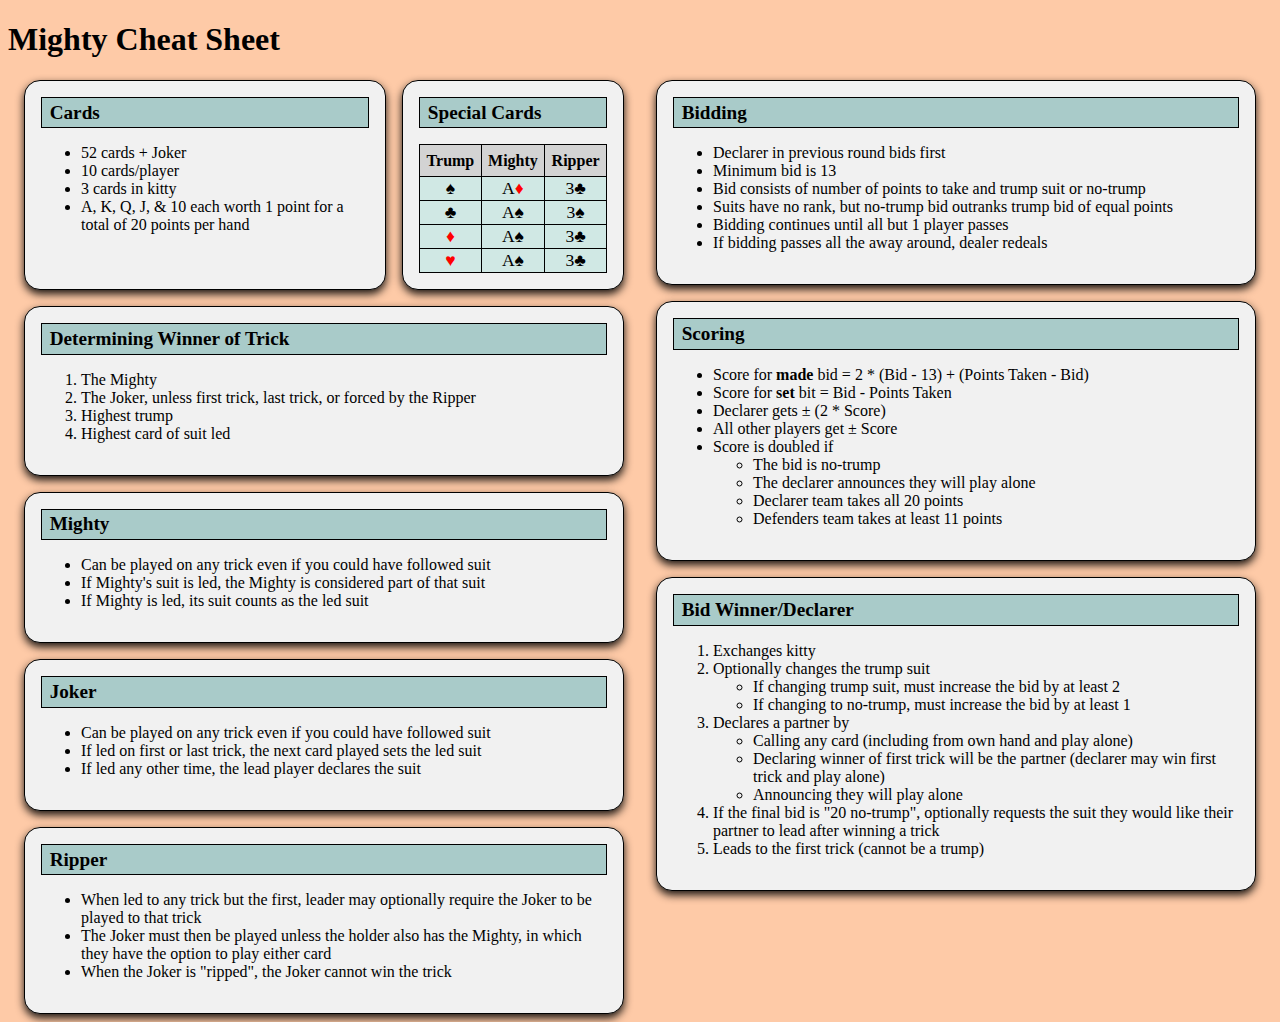
==== Mighty/index.html @ 352de1e2 "Add mighty page" ====
<!doctype html>
<html lang="en-US">
  <head>
    <meta charset="utf-8" />
    <title>Mighty - The Card Game</title>
    <style>
        table, th, td {
          border: 1px solid black;
          border-collapse: collapse;
          text-align: center;
        }

        th {
          padding: 0.4em;
          background-color: lightGray;
        }

        td {
            font-size: 1.1em;
            background-color: #d0e8e4;
        }

        h2 {
          font-size: 1.2em;
          font-weight: bold;
          background-color: #a9cbc9;
          padding: 0.2em;
          padding-left: 0.4em;
        }

        body {
          background-color: #fecaa7;
        }

        @media screen and (orientation: portrait) {
          #mainDiv {
            column-count: 0;
            column-gap: 0;
          }
        }

        @media screen and (orientation: landscape) {
          #mainDiv {
            column-count: 2;
            column-gap: 0;
          }
        }

        @media print and (orientation: portrait) {
          #mainDiv {
            column-count: 0;
            column-gap: 0;
          }
        }

        @media print and (orientation: landscape) {
          #mainDiv {
            column-count: 2;
            column-gap: 0;
          }
        }

        .parentCard {
          column-count: 2;
          column-gap: 1em;
          margin-left: 1em;
          margin-right: 1em;
          display: flex;
        }
        
        .card {
          page-break-inside: avoid;
          break-inside: avoid-column;
          margin: 1em;
          border: 1px solid black;
          padding: 1em;
          padding-top: 0em;
          background-color: #f1f1f1;
          border-radius: 1em;
        }

        @media screen
        {
          .card {
            box-shadow: 0 4px 8px rgba(0, 0, 0, 0.9);
          }
          
          h2 {
            border: 1px solid black;
          }
        }

        .nomargin {
            margin: 0;
        }

    </style>
    <meta name="viewport" content="width=device-width, initial-scale=1, maximum-scale=1">
  </head>
  <body>
<h1>Mighty Cheat Sheet</h1>

<div id="mainDiv">

<div class="parentCard">
<div class="card nomargin">
<h2>Cards</h2>
  <ul>
    <li>52 cards + Joker</li>
    <li>10 cards/player</li>
    <li>3 cards in kitty</li>
    <li>A, K, Q, J, & 10 each worth 1 point for a total of 20 points per hand</li>
  </ul>
</div>  

<div class="card nomargin">
<h2>Special Cards</h2>
  <table>
    <th>Trump</th>
    <th>Mighty</th>
    <th>Ripper</th>
    <tr>
      <td>&#9824;</td>
      <td>A<span style="color:red;">&#9830;</span></td>
      <td>3&#9827;</td>
    </tr>
    <tr>
      <td>&#9827;</td>
      <td>A&#9824;</td>
      <td>3&#9824;</td>
    </tr>
    <tr>
      <td><span style="color:red;">&#9830;</span></td>
      <td>A&#9824;</td>
      <td>3&#9827;</td>
    </tr>
    <tr>
      <td><span style="color:red;">&#9829;</span></td>
      <td>A&#9824;</td>
      <td>3&#9827;</td>
    </tr>
  </table>
</div>
</div>

<div class="card">
<h2>Determining Winner of Trick</h2>
  <ol>
    <li>The Mighty</li>
    <li>The Joker, unless first trick, last trick, or forced by the Ripper</li>
    <li>Highest trump</li>
    <li>Highest card of suit led</li>
  </ol>
</div>

<div class="card">
<h2>Mighty</h2>
  <ul>
    <li>Can be played on any trick even if you could have followed suit</li>
    <li>If Mighty's suit is led, the Mighty is considered part of that suit</li>
    <li>If Mighty is led, its suit counts as the led suit</li>
  </ul>
</div>

<div class="card">
<h2>Joker</h2>
  <ul>
    <li>Can be played on any trick even if you could have followed suit</li>
    <li>If led on first or last trick, the next card played sets the led suit</li>
    <li>If led any other time, the lead player declares the suit</li>
  </ul>
</div>

<div class="card">
<h2>Ripper</h2>
  <ul>
    <li>When led to any trick but the first, leader may optionally require the Joker to be played to that trick</li>
    <li>The Joker must then be played unless the holder also has the Mighty, in which they have the option to play either card</li>
    <li>When the Joker is "ripped", the Joker cannot win the trick</li>
  </ul>
</div>

<div class="card">
<h2>Bidding</h2>
  <ul>
    <li>Declarer in previous round bids first</li>
    <li>Minimum bid is 13</li>
    <li>Bid consists of number of points to take and trump suit or no-trump</li>
    <li>Suits have no rank, but no-trump bid outranks trump bid of equal points </li>
    <li>Bidding continues until all but 1 player passes</li>
    <li>If bidding passes all the away around, dealer redeals</li>
  </ul>
</div>

<div class="card">
<h2>Scoring</h2>
  <ul>
    <li>Score for <b>made</b> bid = 2 * (Bid - 13) + (Points Taken - Bid)</li>
    <li>Score for <b>set</b> bit = Bid - Points Taken</li>
    <li>Declarer gets &#177; (2 * Score)</li>
    <li>All other players get &#177; Score</li>
    <li>Score is doubled if</li>
    <ul>
      <li>The bid is no-trump</li>
      <li>The declarer announces they will play alone</li>
      <li>Declarer team takes all 20 points</li>
      <li>Defenders team takes at least 11 points</li>
    </ul>
  </ul>
</div>

<div class="card">
<h2>Bid Winner/Declarer</h2>
  <ol>
    <li>Exchanges kitty</li>
    <li>Optionally changes the trump suit</li>
    <ul>
      <li>If changing trump suit, must increase the bid by at least 2</li>
      <li>If changing to no-trump, must increase the bid by at least 1</li>
    </ul>
    <li>Declares a partner by</li>
    <ul>
      <li>Calling any card (including from own hand and play alone)</li>
      <li>Declaring winner of first trick will be the partner (declarer may win first trick and play alone)</li>
      <li>Announcing they will play alone</li>
    </ul>
    <li>If the final bid is "20 no-trump", optionally requests the suit they would like their partner to lead after winning a trick</li>
    <li>Leads to the first trick (cannot be a trump)</li>
  </ol>
</div>

</div>
</body>
 
</html>
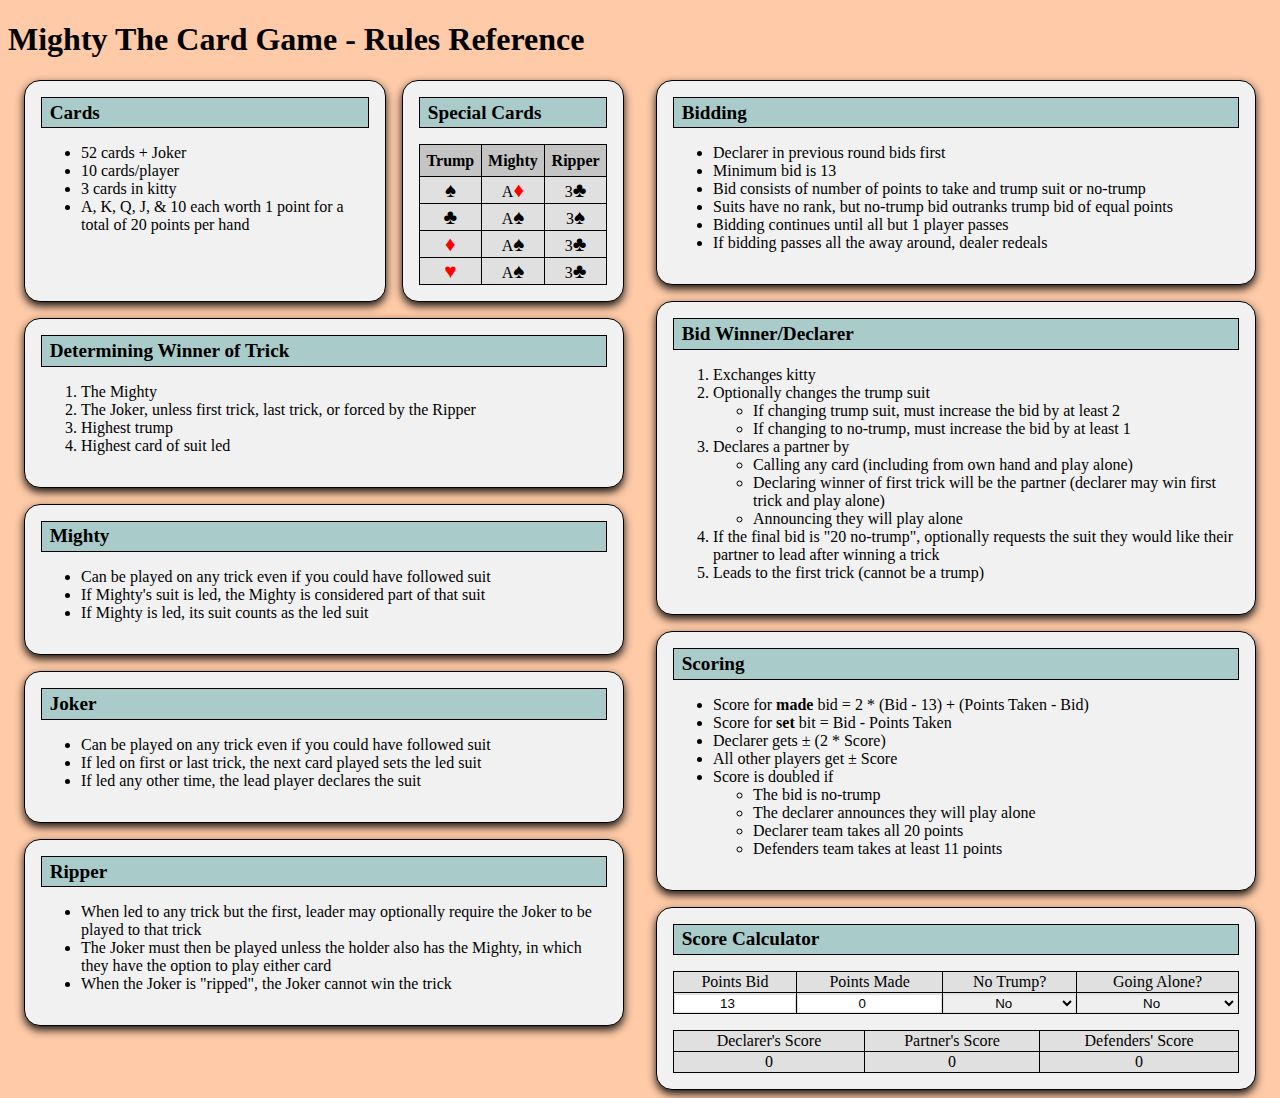
==== commit 4d9ac1ae: "Add Score Calculator" ====
--- a/Mighty/index.html
+++ b/Mighty/index.html
@@ -2,7 +2,7 @@
 <html lang="en-US">
   <head>
     <meta charset="utf-8" />
-    <title>Mighty - The Card Game</title>
+    <title>Mighty Rules Reference</title>
     <style>
         table, th, td {
           border: 1px solid black;
@@ -10,14 +10,17 @@
           text-align: center;
         }
 
+        span {
+          font-size: 1.3em;
+        }
+
         th {
           padding: 0.4em;
-          background-color: lightGray;
+          background-color: #B0B0B0B0;
         }
 
         td {
-            font-size: 1.1em;
-            background-color: #d0e8e4;
+            background-color: #E0E0E0;
         }
 
         h2 {
@@ -90,15 +93,92 @@
           }
         }
 
+        @media print
+        {
+          .noprint {
+            display: none;
+          }
+        }
+
         .nomargin {
             margin: 0;
         }
 
+        .wide {
+            width: 100%;
+        }
+
+        input, select {
+            box-sizing: border-box;
+            display: table-cell;
+            width: 100%;
+            border: none;
+            text-align: center;
+        }
+
     </style>
     <meta name="viewport" content="width=device-width, initial-scale=1, maximum-scale=1">
+    <script>
+        function getNumber(x)
+        {
+            let r = parseInt(x, 10);
+            return r;
+        }
+
+        function doCalc() {
+            let b = getNumber(document.getElementById("bid").value);
+            let p = getNumber(document.getElementById("made").value);
+            let a = getNumber(document.getElementById("alone").value);
+            let t = getNumber(document.getElementById("notrump").value);
+            let m = 1;
+
+            if((b > 12) && (b < 21) && (p > -1) && (p < 21) && (a > -1) && (a < 2) && (t > -1) && (t < 2))
+            {
+                if(p == 20)
+                {
+                    m *= 2;
+                }
+
+                if(p < 10)
+                {
+                    m *= 2;
+                }
+
+                if(t == 1)
+                {
+                    m *= 2;
+                }
+
+                if(a == 1)
+                {
+                    m *= 2;
+                }
+
+
+                if(p < b)
+                {
+                    document.getElementById("dScore").innerHTML = -2 * m * (b - p);
+                    document.getElementById("pScore").innerHTML = -1 * m * (b - p);
+                    document.getElementById("oScore").innerHTML =  1 * m * (b - p);
+                }
+                else
+                {
+                    document.getElementById("dScore").innerHTML =  2 * m * ((b - 13) + (p - 13));
+                    document.getElementById("pScore").innerHTML =  1 * m * ((b - 13) + (p - 13));
+                    document.getElementById("oScore").innerHTML = -1 * m * ((b - 13) + (p - 13));
+                }
+            }
+            else
+            {
+                document.getElementById("dScore").innerHTML = "error";
+                document.getElementById("pScore").innerHTML = "error";
+                document.getElementById("oScore").innerHTML = "error";
+            }
+        }
+    </script>
   </head>
   <body>
-<h1>Mighty Cheat Sheet</h1>
+<h1>Mighty The Card Game - Rules Reference</h1>
 
 <div id="mainDiv">
 
@@ -120,24 +200,24 @@
     <th>Mighty</th>
     <th>Ripper</th>
     <tr>
-      <td>&#9824;</td>
+      <td><span>&#9824;</span></td>
       <td>A<span style="color:red;">&#9830;</span></td>
-      <td>3&#9827;</td>
-    </tr>
-    <tr>
-      <td>&#9827;</td>
-      <td>A&#9824;</td>
-      <td>3&#9824;</td>
+      <td>3<span>&#9827;</span></td>
+    </tr>
+    <tr>
+      <td><span>&#9827;</span></td>
+      <td>A<span>&#9824;</span></td>
+      <td>3<span>&#9824;</span></td>
     </tr>
     <tr>
       <td><span style="color:red;">&#9830;</span></td>
-      <td>A&#9824;</td>
-      <td>3&#9827;</td>
+      <td>A<span>&#9824;</span></td>
+      <td>3<span>&#9827;</span></td>
     </tr>
     <tr>
       <td><span style="color:red;">&#9829;</span></td>
-      <td>A&#9824;</td>
-      <td>3&#9827;</td>
+      <td>A<span>&#9824;</span></td>
+      <td>3<span>&#9827;</span></td>
     </tr>
   </table>
 </div>
@@ -189,23 +269,6 @@
     <li>Suits have no rank, but no-trump bid outranks trump bid of equal points </li>
     <li>Bidding continues until all but 1 player passes</li>
     <li>If bidding passes all the away around, dealer redeals</li>
-  </ul>
-</div>
-
-<div class="card">
-<h2>Scoring</h2>
-  <ul>
-    <li>Score for <b>made</b> bid = 2 * (Bid - 13) + (Points Taken - Bid)</li>
-    <li>Score for <b>set</b> bit = Bid - Points Taken</li>
-    <li>Declarer gets &#177; (2 * Score)</li>
-    <li>All other players get &#177; Score</li>
-    <li>Score is doubled if</li>
-    <ul>
-      <li>The bid is no-trump</li>
-      <li>The declarer announces they will play alone</li>
-      <li>Declarer team takes all 20 points</li>
-      <li>Defenders team takes at least 11 points</li>
-    </ul>
   </ul>
 </div>
 
@@ -229,6 +292,55 @@
   </ol>
 </div>
 
+<div class="card">
+<h2>Scoring</h2>
+  <ul>
+    <li>Score for <b>made</b> bid = 2 * (Bid - 13) + (Points Taken - Bid)</li>
+    <li>Score for <b>set</b> bit = Bid - Points Taken</li>
+    <li>Declarer gets &#177; (2 * Score)</li>
+    <li>All other players get &#177; Score</li>
+    <li>Score is doubled if</li>
+    <ul>
+      <li>The bid is no-trump</li>
+      <li>The declarer announces they will play alone</li>
+      <li>Declarer team takes all 20 points</li>
+      <li>Defenders team takes at least 11 points</li>
+    </ul>
+  </ul>
+</div>
+
+<div class="card noprint">
+<h2>Score Calculator</h2>
+
+  <table class="wide">
+    <tr>
+      <td>Points Bid</td>
+      <td>Points Made</td>
+      <td>No Trump?</td>
+      <td>Going Alone?</td>
+    </tr>
+    <tr>
+      <td><input type="number" id="bid" max="20" min="13" value="13" oninput="doCalc()"></td>
+      <td><input type="number" id="made" max="20" min="0" value="0" oninput="doCalc()"></td>
+      <td><select id="notrump" oninput="doCalc()"><option value="0">No</option><option value="1">Yes</option></select></td>
+      <td><select id="alone" oninput="doCalc()"><option value="0">No</option><option value="1">Yes</option></select></td>
+    </tr>
+  </table>
+  <p></p>
+  <table class="wide">
+    <tr>
+      <td>Declarer's Score</td>
+      <td>Partner's Score</td>
+      <td>Defenders' Score</td>
+    </tr>
+    <tr>
+      <td id="dScore">0</td>
+      <td id="pScore">0</td>
+      <td id="oScore">0</td>
+    </tr>
+  </table>
+</div>
+
 </div>
 </body>
  
